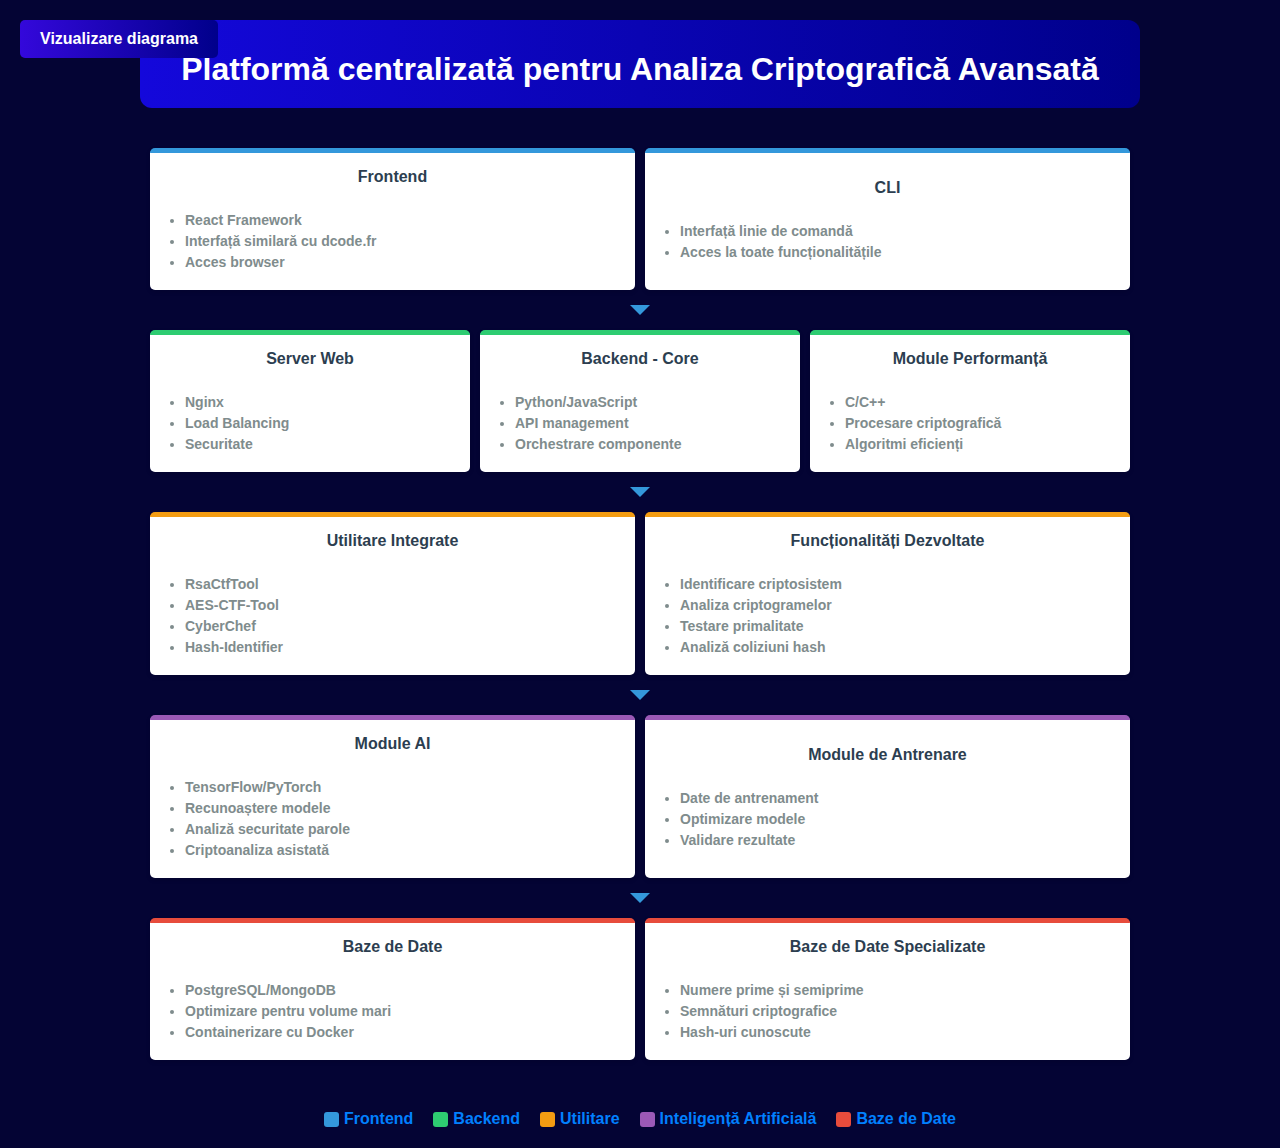
==== index.html @ 9a3849c0 "Initial Website Files" ====
<!DOCTYPE html>
<html lang="en">

<head>
    <meta charset="UTF-8">
    <meta name="viewport" content="width=device-width, initial-scale=1.0">
    <title>Cryptographic Analysis Platform</title>
    <link rel="stylesheet" href="index.css">
</head>

<body>
    <a href="diagram.html" class="go-ahead">Vizualizare diagrama</a>
    <div class="container">
        <div class="header">
            <h1>Platformă centralizată pentru Analiza Criptografică Avansată</h1>
        </div>

        <div class="architecture">
            
            <div class="layer">
                <div class="component frontend">
                    <h3>Frontend</h3>
                    <ul>
                        <li>React Framework</li>
                        <li>Interfață similară cu dcode.fr</li>
                        <li>Acces browser</li>
                    </ul>
                    <div class="integration">
                        <p>Interfață web intuitivă pentru acces la toate funcționalitățile</p>
                    </div>
                </div>
                <div class="component frontend">
                    <h3>CLI</h3>
                    <ul>
                        <li>Interfață linie de comandă</li>
                        <li>Acces la toate funcționalitățile</li>
                    </ul>
                    <div class="integration">
                        <p>Acces direct din terminal pentru automatizări și utilizare avansată</p>
                    </div>
                </div>
            </div>

            
            <div class="layer">
                <div class="component backend">
                    <h3>Server Web</h3>
                    <ul>
                        <li>Nginx</li>
                        <li>Load Balancing</li>
                        <li>Securitate</li>
                    </ul>
                    <div class="integration">
                        <p>Gestionează conexiunile și distribuie încărcarea</p>
                    </div>
                </div>
                <div class="component backend">
                    <h3>Backend - Core</h3>
                    <ul>
                        <li>Python/JavaScript</li>
                        <li>API management</li>
                        <li>Orchestrare componente</li>
                    </ul>
                    <div class="integration">
                        <p>Coordonează toate modulele și serviciile platformei</p>
                    </div>
                </div>
                <div class="component backend">
                    <h3>Module Performanță</h3>
                    <ul>
                        <li>C/C++</li>
                        <li>Procesare criptografică</li>
                        <li>Algoritmi eficienți</li>
                    </ul>
                    <div class="integration">
                        <p>Implementări optimizate pentru operații intensive</p>
                    </div>
                </div>
            </div>

            
            <div class="layer">
                <div class="component tools">
                    <h3>Utilitare Integrate</h3>
                    <ul>
                        <li>RsaCtfTool</li>
                        <li>AES-CTF-Tool</li>
                        <li>CyberChef</li>
                        <li>Hash-Identifier</li>
                    </ul>
                    <div class="integration">
                        <p>Integrare și orchestrare a instrumentelor existente</p>
                    </div>
                </div>
                <div class="component tools">
                    <h3>Funcționalități Dezvoltate</h3>
                    <ul>
                        <li>Identificare criptosistem</li>
                        <li>Analiza criptogramelor</li>
                        <li>Testare primalitate</li>
                        <li>Analiză coliziuni hash</li>
                    </ul>
                    <div class="integration">
                        <p>Module proprii pentru analiză criptografică avansată</p>
                    </div>
                </div>
            </div>

            
            <div class="layer">
                <div class="component ai">
                    <h3>Module AI</h3>
                    <ul>
                        <li>TensorFlow/PyTorch</li>
                        <li>Recunoaștere modele</li>
                        <li>Analiză securitate parole</li>
                        <li>Criptoanaliza asistată</li>
                    </ul>
                    <div class="integration">
                        <p>Inteligență artificială pentru analiza avansată</p>
                    </div>
                </div>
                <div class="component ai">
                    <h3>Module de Antrenare</h3>
                    <ul>
                        <li>Date de antrenament</li>
                        <li>Optimizare modele</li>
                        <li>Validare rezultate</li>
                    </ul>
                    <div class="integration">
                        <p>Gestionarea datelor și îmbunătățirea modelelor AI</p>
                    </div>
                </div>
            </div>

            
            <div class="layer">
                <div class="component database">
                    <h3>Baze de Date</h3>
                    <ul>
                        <li>PostgreSQL/MongoDB</li>
                        <li>Optimizare pentru volume mari</li>
                        <li>Containerizare cu Docker</li>
                    </ul>
                    <div class="integration">
                        <p>Stocare eficientă a datelor criptografice</p>
                    </div>
                </div>
                <div class="component database">
                    <h3>Baze de Date Specializate</h3>
                    <ul>
                        <li>Numere prime și semiprime</li>
                        <li>Semnături criptografice</li>
                        <li>Hash-uri cunoscute</li>
                    </ul>
                    <div class="integration">
                        <p>Date specializate pentru analiză criptografică</p>
                    </div>
                </div>
            </div>
        </div>

        <div class="legend">
            <div class="legend-item">
                <div class="legend-color" style="background-color: #3498db;"></div>
                <span>Frontend</span>
            </div>
            <div class="legend-item">
                <div class="legend-color" style="background-color: #2ecc71;"></div>
                <span>Backend</span>
            </div>
            <div class="legend-item">
                <div class="legend-color" style="background-color: #f39c12;"></div>
                <span>Utilitare</span>
            </div>
            <div class="legend-item">
                <div class="legend-color" style="background-color: #9b59b6;"></div>
                <span>Inteligență Artificială</span>
            </div>
            <div class="legend-item">
                <div class="legend-color" style="background-color: #e74c3c;"></div>
                <span>Baze de Date</span>
            </div>
        </div>
    </div>

</body>

</html>
---- index.css ----
body {
    font-family: Arial, sans-serif;
    margin: 0px;
    padding: 20px;
    font-weight: bold;
    background-color: #040434;
}

.container {
    max-width: 1000px;
    margin: 0 auto;
}

.header {
    border-radius: 12px;
    background: linear-gradient(to right, #1408db, darkblue);
    text-align: center;
    margin-bottom: 30px;
    padding: 10px 10px;

}

.header h1 {
    color: white;
    margin-bottom: 10px;
}

.header p {
    color: #cad3d4;
}

.architecture {
    display: flex;
    flex-direction: column;
    gap: 20px;
}

.layer {
    display: flex;
    justify-content: center;
    gap: 10px;
    padding: 10px;
    position: relative;
}

.layer::after {
    content: "";
    position: absolute;
    bottom: -15px;
    left: 50%;
    width: 0;
    height: 0;
    border-left: 10px solid transparent;
    border-right: 10px solid transparent;
    border-top: 10px solid #3498db;
    transform: translateX(-50%);
    z-index: 10;
}

.layer:last-child::after {
    display: none;
}

.component {
    background-color: #fff;
    border-radius: 5px;
    box-shadow: 0 2px 5px rgba(0, 0, 0, 0.1);
    padding: 15px;
    text-align: center;
    flex: 1;
    display: flex;
    flex-direction: column;
    justify-content: center;
    min-height: 80px;
    position: relative;
    border-top: 5px solid;
}

.frontend {
    border-top-color: #3498db;
}

.backend {
    border-top-color: #2ecc71;
}

.database {
    border-top-color: #e74c3c;
}

.ai {
    border-top-color: #9b59b6;
}

.tools {
    border-top-color: #f39c12;
}

.component h3 {
    margin-top: 0;
    font-size: 16px;
    color: #2c3e50;
}

.component ul {
    text-align: left;
    margin: 10px 0 0;
    padding-left: 20px;
    font-size: 14px;
}

.component li {
    margin-bottom: 5px;
    color: #7f8c8d;
}

.legend {
    display: flex;
    justify-content: center;
    gap: 20px;
    margin-top: 40px;
    flex-wrap: wrap;
    color: #0180ff;
}

.legend-item {
    display: flex;
    align-items: center;
    gap: 5px;
}

.legend-color {
    width: 15px;
    height: 15px;
    border-radius: 3px;
}

.integration {
    position: absolute;
    width: 100%;
    height: 100%;
    top: 0;
    left: 0;
    background-color: rgba(255, 255, 255, 0.9);
    border-radius: 5px;
    display: flex;
    flex-direction: column;
    justify-content: center;
    align-items: center;
    opacity: 0;
    transition: opacity 0.3s;
    z-index: 5;
}

.component:hover .integration {
    opacity: 1;
}

.go-ahead {
    display: inline-block;
    padding: 10px 20px;
    background: linear-gradient(to right, #3408db, darkblue);
    color: white;
    text-decoration: none;
    border-radius: 5px;
    
    position: fixed;
    top: 20px;
    left: 20px;
    z-index: 1000;
    margin: 0;
}
@media (max-width: 768px) {
    .layer {
        flex-direction: column;
    }

    .layer::after {
        bottom: -20px;
    }
}
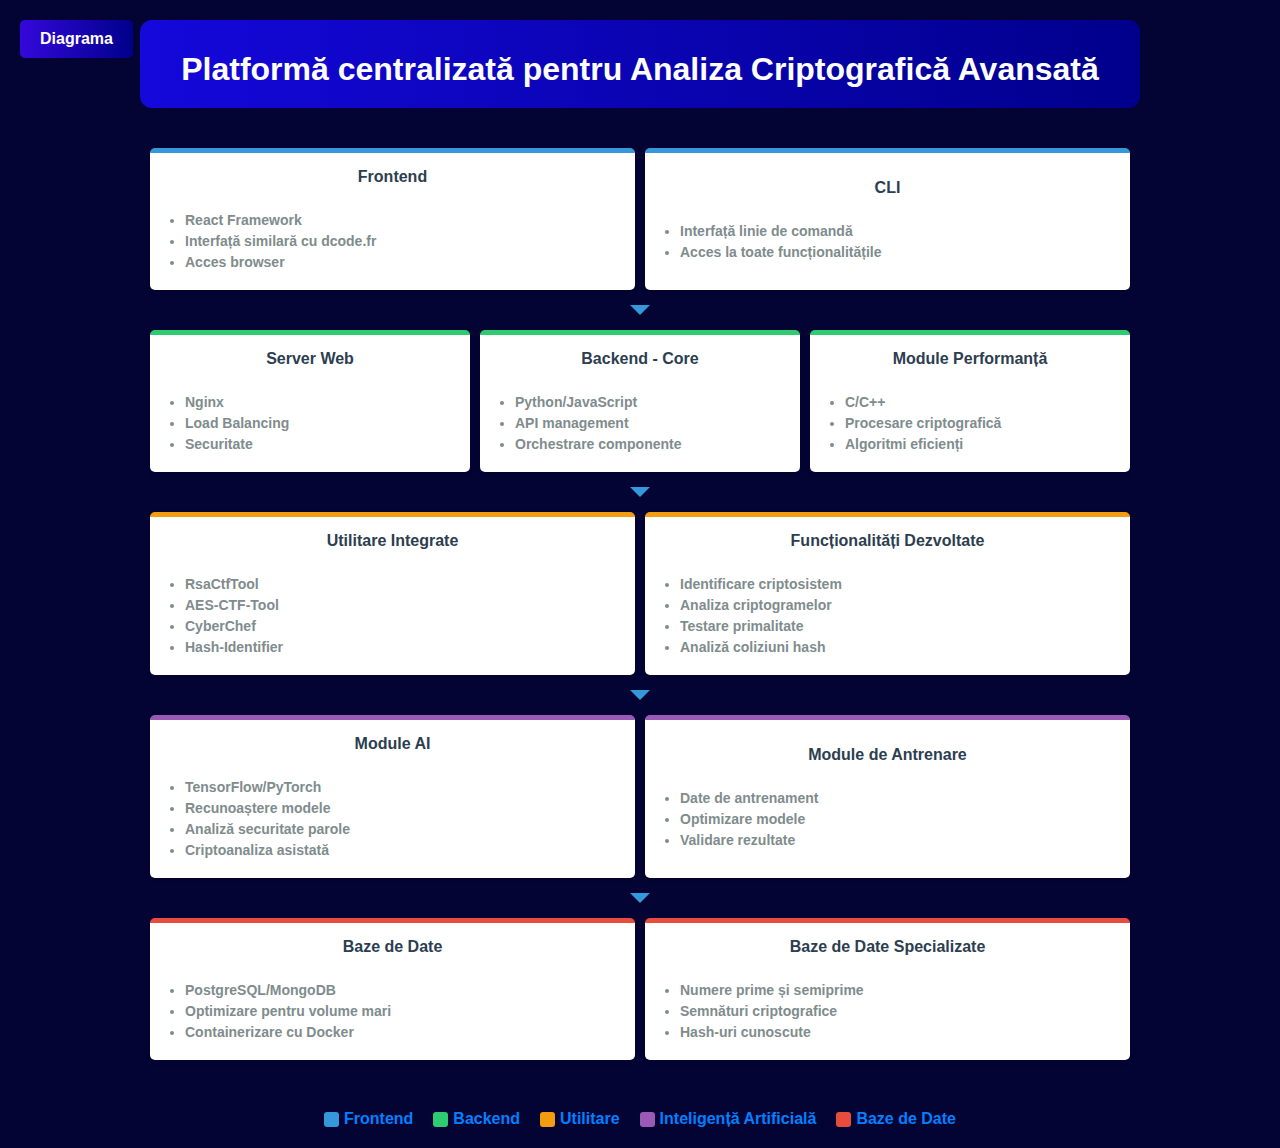
==== commit d9556e8a: "." ====
--- a/index.html
+++ b/index.html
@@ -9,7 +9,7 @@
 </head>
 
 <body>
-    <a href="diagram.html" class="go-ahead">Vizualizare diagrama</a>
+    <a href="diagram.html" class="go-ahead">Diagrama</a>
     <div class="container">
         <div class="header">
             <h1>Platformă centralizată pentru Analiza Criptografică Avansată</h1>
@@ -186,4 +186,4 @@
 
 </body>
 
-</html>+</html>
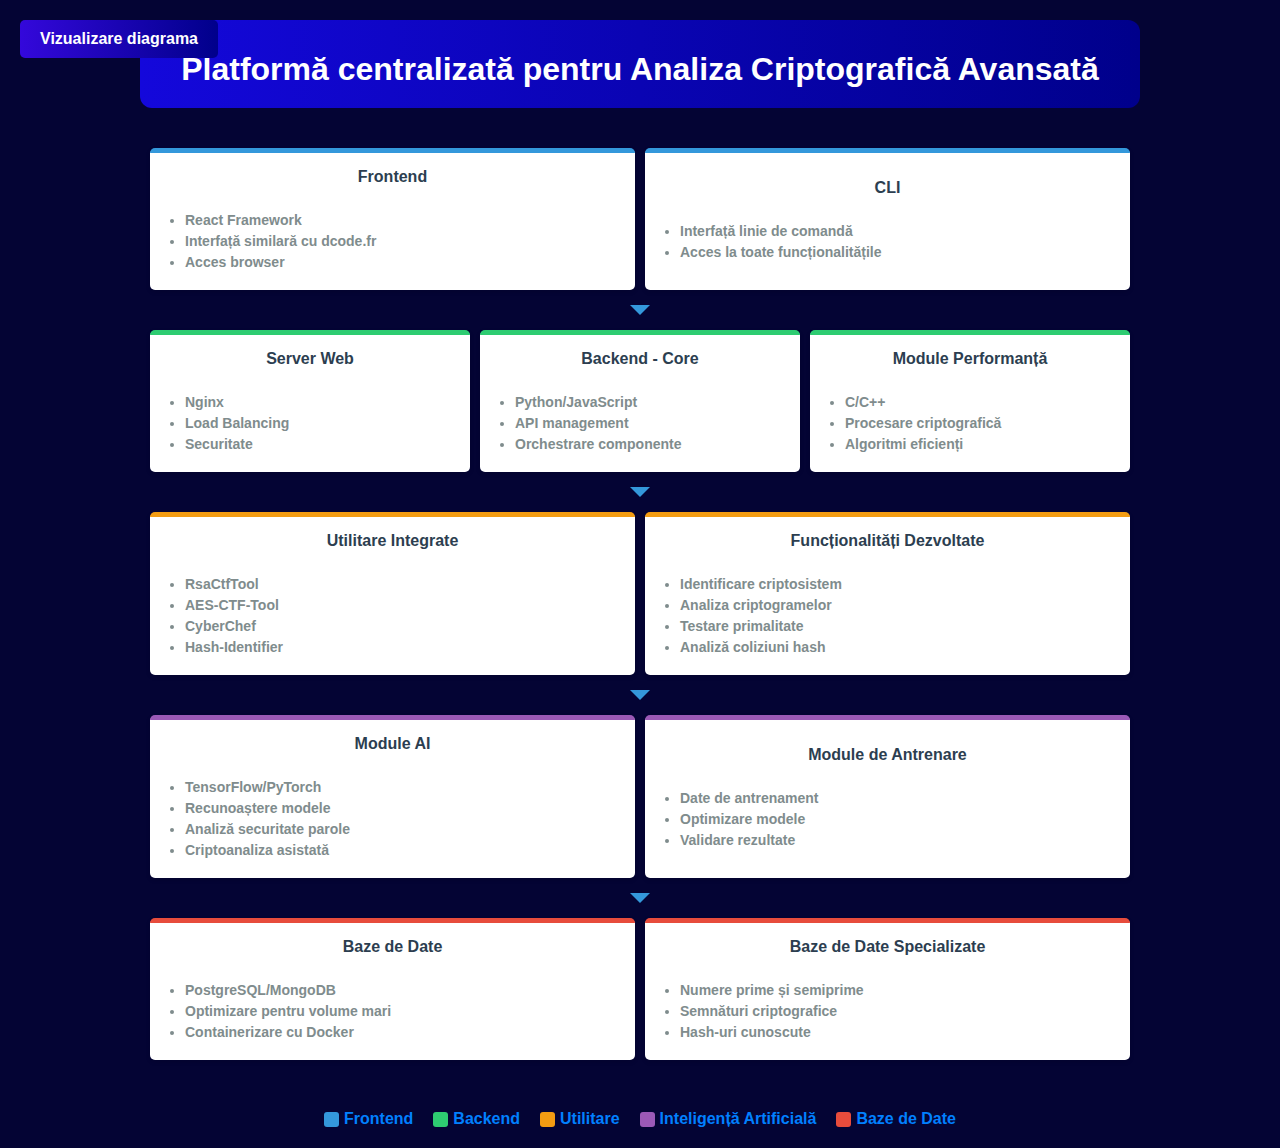
==== commit c8c7aecd: "Modified Architecture" ====
--- a/index.html
+++ b/index.html
@@ -6,10 +6,11 @@
     <meta name="viewport" content="width=device-width, initial-scale=1.0">
     <title>Cryptographic Analysis Platform</title>
     <link rel="stylesheet" href="index.css">
+    <link rel="icon" type="image/gif" href="favicon.gif">
 </head>
 
 <body>
-    <a href="diagram.html" class="go-ahead">Diagrama</a>
+    <a href="diagram.html" class="go-ahead">Vizualizare diagrama</a>
     <div class="container">
         <div class="header">
             <h1>Platformă centralizată pentru Analiza Criptografică Avansată</h1>
@@ -186,4 +187,4 @@
 
 </body>
 
-</html>
+</html>